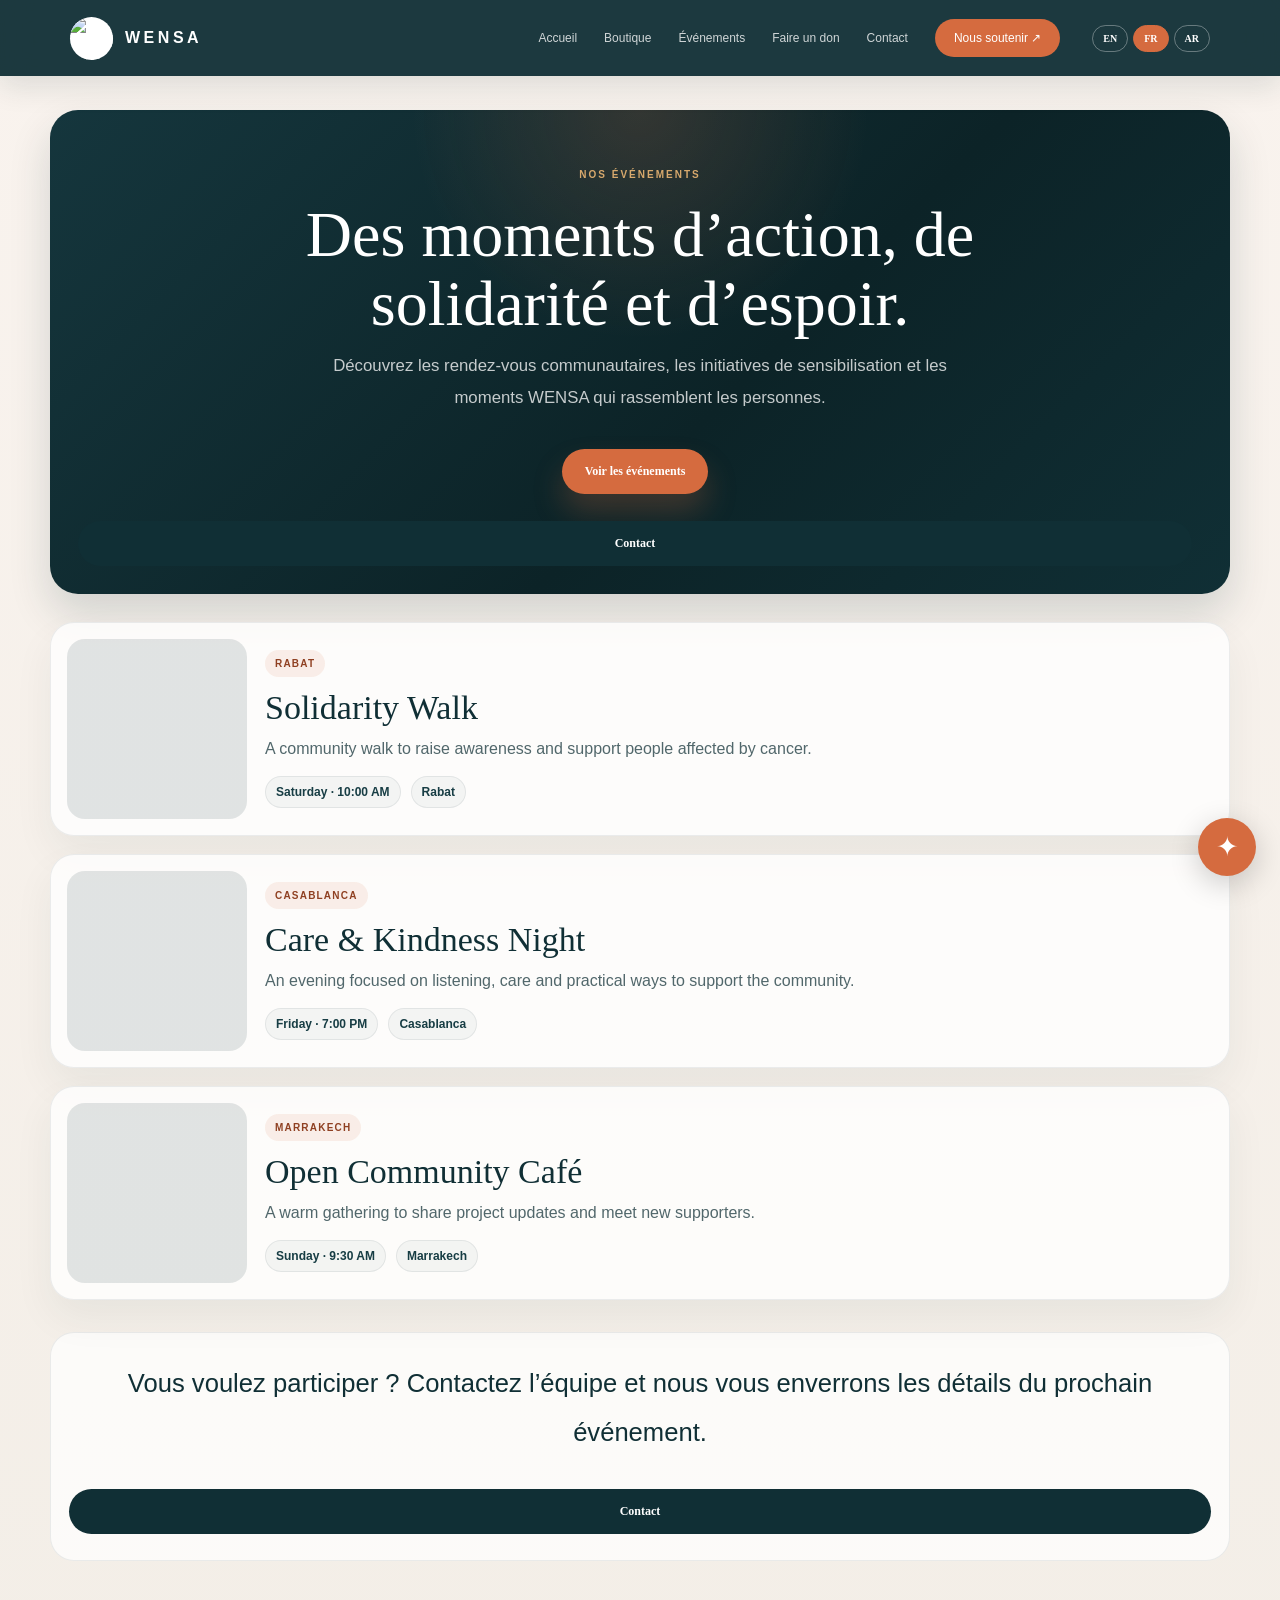
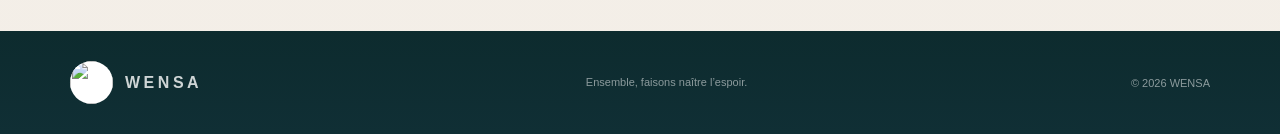
==== events.html @ 5ecc2708 "Add files via upload" ====
<!doctype html><html lang="en"><head><meta charset="UTF-8"><meta name="viewport" content="width=device-width,initial-scale=1"><meta name="theme-color" content="#102f35"><title>WENSA — Events</title><link rel="stylesheet" href="style.css"><link rel="stylesheet" href="extras.css"><link rel="stylesheet" href="home-enhancements.css"><script src="products-seed.js"></script><script src="script.js" defer></script><script src="language-chat.js" defer></script></head><body class="events-page">
<header><a class="brand" href="index.html"><img src="assets/wensa-logo.jpeg" alt="WENSA logo">WENSA</a><button class="toggle" aria-label="Toggle navigation">☰</button><nav><a href="index.html" data-i="navHome">Home</a><a href="store.html" data-i="navStore">Store</a><a href="events.html" data-i="navEvents">Events</a><a href="index.html#donation" data-i="navDonation">Donation</a><a href="index.html#contact" data-i="navContact">Contact</a><a class="pill" href="index.html#donation" data-i="support">Support us ↗</a><div class="lang-switch"><button data-lang="en">EN</button><button data-lang="fr">FR</button><button data-lang="ar">AR</button></div></nav></header>
<main class="events-main">
  <section class="events-hero">
    <small class="eyebrow" data-i="eventEyebrow">OUR EVENTS</small>
    <h1 data-i="eventTitle">Join the movement. Be part of the next act of hope.</h1>
    <p data-i="eventIntro">Simple moments, strong impact, and a community that shows up together.</p>
    <div class="hero-actions">
      <a class="button orange" href="#events-grid" data-i="eventButton">See upcoming events</a>
      <a class="button dark" href="index.html#contact" data-i="navContact">Contact us</a>
    </div>
  </section>

  <section class="events-grid" id="events-grid"></section>

  <section class="event-cta">
    <p data-i="eventCallToAction">Want to join the next event? Let’s make space for you.</p>
    <a class="button dark" href="index.html#contact" data-i="navContact">Contact</a>
  </section>
</main>
<footer><div class="container foot"><a class="brand" href="index.html"><img src="assets/wensa-logo.jpeg" alt="">WENSA</a><p data-i="footerTag">Together, we bring hope.</p><small>© <span id="year"></span> WENSA</small></div></footer>
<div class="chat-launcher" id="chat-launcher"><button aria-label="Open WENSA assistant">✦</button></div><div class="chat-window" id="chat-window" hidden><div class="chat-head"><div><b>WENSA Assistant</b><small data-i="chatSub">Here to help</small></div><button id="chat-close">×</button></div><div class="chat-body" id="chat-body"><div class="bot-msg" data-i="chatWelcome">Hello! Ask me about WENSA, products, donations or contacting the team.</div></div><div class="chat-quick" id="chat-quick"></div><form id="chat-form"><input id="chat-input" placeholder="Type your question..." data-ip="chatPlaceholder"><button>➤</button></form></div></body></html>
---- style.css ----
*{box-sizing:border-box}html{scroll-behavior:smooth;scroll-padding-top:80px}body{margin:0;background:#faf7f0;color:#102f35;font-family:"DM Sans",sans-serif}a{color:inherit;text-decoration:none}.container{width:min(1140px,calc(100% - 44px));margin:auto}header{height:76px;position:fixed;z-index:10;inset:0 0 auto;background:#102f35f2;color:white;display:flex;align-items:center;justify-content:space-between;padding:0 max(22px,calc((100vw - 1140px)/2));backdrop-filter:blur(14px)}.brand{display:flex;align-items:center;gap:12px;letter-spacing:.22em;font-weight:700}.brand img{width:43px;height:43px;border-radius:50%;object-fit:cover;background:white}nav{display:flex;align-items:center;gap:27px}nav a{font-size:12px;color:#ffffffc9}nav a:hover{color:white}.pill{background:#d56b3f;padding:12px 19px;border-radius:30px;color:white}.toggle{display:none}.hero{min-height:100vh;position:relative;display:flex;align-items:center;padding:125px 24px 85px;background:#102f35;color:white;overflow:hidden}.hero video,.shade{position:absolute;inset:0;width:100%;height:100%;object-fit:cover}.hero video{opacity:.25}.shade{background:linear-gradient(90deg,#102f35 0%,#102f35dc 50%,#102f3540),linear-gradient(0deg,#102f35a8,transparent)}.hero-inner{position:relative;width:min(1140px,100%);margin:auto;display:grid;grid-template-columns:1.1fr .9fr;align-items:center;gap:65px}.eyebrow{font-size:10px;font-weight:700;letter-spacing:.25em;color:#c76743}.hero .eyebrow,.donation .eyebrow{color:#efb99c}h1,h2,h3{font-family:"Playfair Display",Georgia,serif;font-weight:400}h1{font-size:clamp(55px,7vw,84px);line-height:1.04;margin:24px 0}h1 em,.donation h2 em{color:#efb99c}p{line-height:1.9}.hero-inner p{max-width:520px;color:#ffffffbd;font-size:15px}.button{display:inline-block;border:0;border-radius:40px;padding:15px 23px;margin:15px 10px 0 0;font:600 12px "DM Sans";cursor:pointer;transition:.25s}.button:hover{transform:translateY(-3px)}.orange{background:#d56b3f;color:white}.outline{border:1px solid #ffffff70;color:white}.hero-logo{width:min(350px,100%);justify-self:center;border-radius:25px;padding:16px;background:#ffffff19;border:1px solid #ffffff50;box-shadow:0 20px 70px #0003}.scroll{position:absolute;bottom:25px;left:50%;transform:translateX(-50%);font-size:9px;letter-spacing:.2em;color:#ffffff9c}.section{padding:110px 0}.two{display:grid;grid-template-columns:1fr 1fr;align-items:center;gap:75px}.feature{width:100%;height:460px;object-fit:cover;border-radius:25px}.section h2,.statement h2,.donation h2{font-size:clamp(43px,5.5vw,66px);line-height:1.08;margin:22px 0;color:#102f35}.section h2 em,.statement h2 em{color:#c76743}.section p{font-size:14px;color:#667477}.mission{display:grid;grid-template-columns:1fr 1fr;gap:25px;border-top:1px solid #102f3520;padding-top:22px;margin-top:28px}.mission b{font-size:13px}.mission p{font-size:12px}.statement{padding:90px 22px;text-align:center;background:#f0e9dc}.statement h2{margin:22px auto}.statement>p{max-width:640px;margin:auto;color:#657174;font-size:14px}.heading{display:flex;justify-content:space-between;align-items:end;gap:30px}.heading>p{max-width:330px}.products{display:grid;grid-template-columns:repeat(3,1fr);gap:25px;margin-top:42px}.product{background:white;border-radius:20px;overflow:hidden;box-shadow:0 5px 25px #102f350b;transition:.3s}.product:hover{transform:translateY(-6px)}.product>img{width:100%;height:290px;object-fit:cover}.product>div{padding:22px}.product small{font-size:9px;letter-spacing:.18em;color:#c76743}.product h3{font-size:22px;margin:12px 0}.product h3 b{font:600 11px "DM Sans";white-space:nowrap}.product a{font-size:12px;font-weight:700}.note{font-size:10px!important;color:#8b9696!important}.donation{padding:100px 0;background:#102f35;color:white}.donation h2{color:white}.donation p{color:#ffffffb0;font-size:14px}.donate-card{border:1px solid #ffffff30;background:#ffffff0c;border-radius:24px;padding:35px}.donate-card>span{font-size:44px;color:#efb99c}.donate-card h3{font-size:31px}.donate-card small{color:#ffffffa0;line-height:1.8}.donate-card hr{border:0;border-top:1px solid #ffffff30;margin:22px 0}.form{padding:32px;background:white;border-radius:23px;box-shadow:0 10px 40px #102f350b}.form label{display:block;font-size:11px;font-weight:700;color:#526467;margin-bottom:18px}.form input,.form textarea{display:block;width:100%;margin-top:8px;padding:13px;border:1px solid #e5e4df;border-radius:10px;background:#faf9f6;font:13px "DM Sans";outline:none}.form input:focus,.form textarea:focus{border-color:#1d6264}.dark{width:100%;background:#102f35;color:white}.status{color:#1d6264}footer{background:#0b252a;color:white;padding:30px 0}.foot{display:flex;align-items:center;justify-content:space-between;gap:20px;flex-wrap:wrap}.foot p,.foot small{font-size:11px;color:#ffffff85}.reveal{opacity:0;transform:translateY(20px);transition:.7s}.reveal.visible{opacity:1;transform:none}@media(max-width:760px){header{padding:0 20px}.toggle{display:block;background:none;border:0;color:white;font-size:25px}nav{display:none;position:absolute;top:76px;left:0;right:0;padding:22px;background:#102f35;flex-direction:column;align-items:stretch}nav.open{display:flex}.hero-inner,.two{grid-template-columns:1fr;gap:35px}.hero{padding-top:115px}.hero-logo{width:230px}.section{padding:75px 0}.feature{height:330px}.heading{display:block}.products{grid-template-columns:1fr}.product>img{height:330px}.donation{padding:75px 0}.foot{flex-direction:column;text-align:center}.mission{gap:15px}}
---- extras.css ----
body{padding-top:0}.lang-switch{display:flex;gap:5px;margin-left:5px}.lang-switch button{border:1px solid #ffffff55;background:transparent;color:#fff;border-radius:20px;padding:7px 10px;font:600 10px "DM Sans";cursor:pointer}.lang-switch button.active{background:#d56b3f;border-color:#d56b3f}.store-main{padding-top:76px}.store-hero{background:linear-gradient(115deg,#102f35,#17494b);color:white;text-align:center;padding:105px 22px 95px}.store-hero h1{font-size:clamp(48px,7vw,76px);margin:20px auto}.store-hero h1 em{color:#efb99c}.store-hero p{max-width:590px;margin:0 auto;color:#ffffffb8;font-size:14px}.store-section{padding-top:75px}.store-heading{display:flex;justify-content:space-between;align-items:end;gap:30px}.store-heading h2{font-size:clamp(35px,4vw,52px);margin:14px 0}.store-heading>p{max-width:360px;color:#687779;font-size:13px}.store-section .products{margin-top:35px}.store-section .product-description{font-size:12px;color:#758183;line-height:1.7}.chat-launcher{position:fixed;z-index:30;right:24px;bottom:24px}.chat-launcher button{width:58px;height:58px;border:0;border-radius:50%;background:#d56b3f;color:white;font-size:27px;box-shadow:0 8px 30px #0003;cursor:pointer}.chat-window{position:fixed;z-index:31;right:24px;bottom:94px;width:min(365px,calc(100vw - 32px));height:490px;max-height:70vh;background:#fff;border-radius:20px;box-shadow:0 15px 55px #102f3540;overflow:hidden;display:flex;flex-direction:column}.chat-window[hidden]{display:none}.chat-head{background:#102f35;color:white;padding:17px 19px;display:flex;justify-content:space-between;align-items:center}.chat-head b{display:block;font:20px "Playfair Display"}.chat-head small{font-size:10px;color:#efb99c}.chat-head button{border:0;background:none;color:white;font-size:25px;cursor:pointer}.chat-body{padding:15px;overflow:auto;flex:1;background:#faf8f3;display:flex;flex-direction:column;gap:10px}.bot-msg,.user-msg{max-width:88%;padding:11px 13px;border-radius:14px;font-size:12px;line-height:1.65}.bot-msg{align-self:flex-start;background:white;color:#345054;border:1px solid #ece9e2}.user-msg{align-self:flex-end;background:#d56b3f;color:white}.chat-quick{padding:8px 12px;display:flex;flex-wrap:wrap;gap:6px;background:#faf8f3}.chat-quick button{border:1px solid #d7dfdc;background:white;color:#245155;border-radius:20px;padding:7px 9px;font:10px "DM Sans";cursor:pointer}.chat-window form{display:flex;padding:11px;border-top:1px solid #eee;gap:8px}.chat-window input{flex:1;min-width:0;border:1px solid #e4e4df;border-radius:22px;padding:11px;font:12px "DM Sans"}.chat-window form button{border:0;border-radius:50%;width:40px;background:#102f35;color:white;cursor:pointer}.store-hero .eyebrow{color:#efb99c}html[dir=rtl] body{text-align:right}html[dir=rtl] .brand,html[dir=rtl] nav,html[dir=rtl] .foot{direction:rtl}html[dir=rtl] .lang-switch{margin-left:0;margin-right:5px}html[dir=rtl] .chat-window{right:auto;left:24px}html[dir=rtl] .chat-launcher{right:auto;left:24px}html[dir=rtl] .bot-msg{align-self:flex-start}html[dir=rtl] .user-msg{align-self:flex-end}html[dir=rtl] .store-heading,html[dir=rtl] .heading{direction:rtl}@media(max-width:760px){.store-heading{display:block}.lang-switch{justify-content:center;margin:10px 0}.store-hero{padding:85px 20px 70px}.chat-window{right:16px;bottom:86px}html[dir=rtl] .chat-window{left:16px}}
---- home-enhancements.css ----
:root {
  --wensa-navy: #102f35;
  --wensa-gold: #d8a96d;
  --wensa-cream: #f9f3eb;
  --wensa-coral: #d56b3f;
  --wensa-line: rgba(255,255,255,0.18);
}

body {
  background: linear-gradient(180deg, #f7f5f0 0%, #f2eee5 100%);
}

header {
  box-shadow: 0 10px 30px rgba(16,47,53,0.12);
}

.hero {
  background: radial-gradient(circle at top left, rgba(215,168,110,0.20), transparent 28%),
    linear-gradient(135deg, #0e2d33 0%, #153f45 38%, #12353b 100%);
}

.hero .hero-inner {
  align-items: center;
}

.hero-logo {
  width: min(360px, 100%);
  max-width: 360px;
  height: auto;
  aspect-ratio: 1 / 1;
  object-fit: cover;
  border-radius: 28px;
  border: 2px solid rgba(216,169,109,0.8);
  box-shadow: 0 24px 50px rgba(10, 22, 25, 0.3);
  background: rgba(255,255,255,0.06);
  padding: 14px;
  display: block;
}

.button.orange {
  box-shadow: 0 18px 30px rgba(213,107,63,0.25);
}

.button.outline {
  border-color: rgba(255,255,255,0.45);
  background: rgba(255,255,255,0.04);
  color: white;
}

.section,
.donation,
.statement {
  position: relative;
}

.section .container.two,
.donation .container.two {
  align-items: center;
  gap: 50px;
}

.feature {
  width: min(420px, 100%);
  max-height: 360px;
  object-fit: cover;
  border-radius: 24px;
  box-shadow: 0 18px 30px rgba(16,47,53,0.12);
  border: 1px solid rgba(16,47,53,0.08);
  display: block;
  margin: 0 auto;
  transition: transform .35s ease, box-shadow .35s ease;
}

.feature:hover {
  transform: translateY(-4px) scale(1.01);
  box-shadow: 0 22px 35px rgba(16,47,53,0.14);
}

.feature-panel,
.visits-section,
.stories-section {
  position: relative;
}

.feature-panel::before,
.visits-section::before,
.stories-section::before {
  content: "";
  position: absolute;
  inset: 18px auto auto 40px;
  width: 110px;
  height: 110px;
  border-radius: 50%;
  background: radial-gradient(circle, rgba(216,169,109,0.35), transparent 68%);
  z-index: 0;
}

.visits-section .container,
.stories-section .container {
  position: relative;
  z-index: 1;
}

.stories-section {
  padding: 28px 0 10px;
}

.stories-top {
  display: flex;
  justify-content: space-between;
  align-items: center;
  gap: 20px;
  margin-bottom: 26px;
}

.stories-top h2 {
  margin: 10px 0 0;
  font-size: clamp(32px, 4vw, 46px);
}

.story-slider {
  display: grid;
  grid-template-columns: repeat(3, minmax(0, 1fr));
  gap: 22px;
}

.quote-card {
  background: linear-gradient(180deg, rgba(255,255,255,0.92), rgba(249,243,235,0.9));
  border: 1px solid rgba(16,47,53,0.08);
  border-radius: 24px;
  padding: 24px 22px 18px;
  box-shadow: 0 16px 30px rgba(16,47,53,0.08);
}

.quote-card.highlight {
  background: linear-gradient(135deg, #102f35 0%, #234d55 100%);
  color: white;
  transform: translateY(-8px);
}

.quote-mark {
  display: inline-flex;
  font-size: 52px;
  line-height: 1;
  color: #d8a96d;
  margin-bottom: 6px;
  font-family: Georgia, serif;
}

.quote-card.highlight .quote-mark,
.quote-card.highlight p,
.quote-card.highlight small,
.quote-card.highlight strong {
  color: white;
}

.quote-card p {
  margin: 0 0 18px;
  color: #425d60;
  line-height: 1.8;
  font-size: 0.98rem;
}

.quote-person {
  display: flex;
  flex-direction: column;
  gap: 2px;
  border-top: 1px solid rgba(16,47,53,0.12);
  padding-top: 12px;
}

.quote-card.highlight .quote-person {
  border-top-color: rgba(255,255,255,0.18);
}

.quote-person strong {
  color: #102f35;
}

.quote-person small {
  color: #6b7f81;
}

.dark-outline {
  border: 1px solid rgba(16,47,53,0.2);
  background: rgba(16,47,53,0.02);
  color: #102f35;
}

.mission {
  display: grid;
  grid-template-columns: repeat(2, minmax(0, 1fr));
  gap: 18px;
  margin-top: 22px;
}

.mission article,
.donate-card,
.form,
.event-card {
  background: rgba(255,255,255,0.76);
  border: 1px solid rgba(16,47,53,0.08);
  border-radius: 22px;
  box-shadow: 0 14px 30px rgba(16,47,53,0.06);
}

.mission article {
  padding: 20px 18px;
}

.mission b {
  display: block;
  font-size: 1.02rem;
  color: var(--wensa-navy);
}

.mission p {
  margin: 10px 0 0;
  color: #4f6367;
}

.statement {
  background: linear-gradient(180deg, rgba(16,47,53,0.04), rgba(16,47,53,0.01));
  padding: 80px 24px;
}

.statement h2 {
  margin: 18px auto 18px;
  max-width: 700px;
}

.statement p {
  max-width: 760px;
  margin: 0 auto;
  color: #425d60;
}

.visits-section {
  padding: 18px 0 30px;
}

.visit-heading {
  display: flex;
  align-items: end;
  justify-content: space-between;
  gap: 20px;
  margin-bottom: 18px;
}

.visit-heading h2 {
  margin: 8px 0 0;
  font-size: clamp(30px, 4vw, 44px);
}

.visit-controls {
  display: flex;
  gap: 10px;
}

.visit-btn {
  width: 42px;
  height: 42px;
  border-radius: 50%;
  border: 1px solid rgba(16,47,53,0.12);
  background: rgba(255,255,255,0.6);
  color: #102f35;
  font-size: 22px;
  cursor: pointer;
}

.visit-slider {
  width: min(920px, 100%);
  margin: 0 auto;
}

.visit-card {
  display: grid;
  grid-template-columns: 250px 1fr;
  align-items: center;
  gap: 18px;
  background: rgba(255,255,255,0.84);
  border: 1px solid rgba(16,47,53,0.08);
  border-radius: 28px;
  box-shadow: 0 18px 30px rgba(16,47,53,0.07);
  overflow: hidden;
  min-height: 220px;
}

.visit-card img {
  width: 100%;
  height: 100%;
  min-height: 220px;
  object-fit: cover;
  display: block;
}

.visit-content {
  padding: 22px 22px 22px 0;
}

.visit-content small {
  display: inline-block;
  color: #d56b3f;
  letter-spacing: 0.12em;
  font-weight: 700;
  font-size: 10px;
  text-transform: uppercase;
}

.visit-content h3 {
  margin: 12px 0 10px;
  font-size: clamp(28px, 3vw, 34px);
}

.visit-content p {
  margin: 0;
  color: #4f6367;
  line-height: 1.7;
}

.donation {
  padding-top: 30px;
}

.donate-card {
  padding: 28px 26px;
}

.donate-card h3 {
  margin-top: 12px;
}

.form {
  padding: 24px 22px;
}

.form label {
  display: block;
  margin-bottom: 18px;
}

.form input,
.form textarea {
  width: 100%;
  border: 1px solid rgba(16,47,53,0.12);
  border-radius: 14px;
  padding: 12px 14px;
  font: inherit;
  background: rgba(255,255,255,0.82);
}

.form textarea {
  min-height: 150px;
  resize: vertical;
}

footer {
  background: linear-gradient(180deg, #0d2b2e, #102f35);
  color: rgba(255,255,255,0.8);
}

.events-page {
  background: linear-gradient(180deg, #f9f3ee 0%, #f3eee7 100%);
}

.events-main {
  width: min(1180px, calc(100% - 32px));
  margin: 0 auto;
  padding: 110px 0 70px;
}

.events-hero {
  background: radial-gradient(circle at top, rgba(213,107,63,0.18), transparent 30%),
    linear-gradient(135deg, #15363d, #0c2327 58%, #102f35 100%);
  border-radius: 28px;
  padding: 54px 28px 28px;
  text-align: center;
  color: white;
  box-shadow: 0 20px 42px rgba(16,47,53,0.16);
}

.events-hero .eyebrow {
  color: var(--wensa-gold);
  letter-spacing: 0.2em;
}

.events-hero h1 {
  max-width: 760px;
  margin: 18px auto 12px;
  font-size: clamp(38px, 5vw, 72px);
  line-height: 1.08;
}

.events-hero p {
  max-width: 620px;
  margin: 0 auto 20px;
  color: rgba(255,255,255,0.76);
  font-size: 1.05rem;
}

.hero-actions {
  display: flex;
  justify-content: center;
  flex-wrap: wrap;
  gap: 12px;
}

.events-grid {
  display: grid;
  grid-template-columns: 1fr;
  gap: 18px;
  margin-top: 28px;
}

.event-card {
  display: grid;
  grid-template-columns: 180px 1fr;
  gap: 18px;
  padding: 16px;
  background: rgba(255,255,255,0.78);
  border: 1px solid rgba(16,47,53,0.08);
  border-radius: 24px;
  box-shadow: 0 18px 40px rgba(16,47,53,0.06);
}

.event-thumb {
  min-height: 180px;
  border-radius: 18px;
  background-size: cover;
  background-position: center;
}

.thumb-one {
  background-image: linear-gradient(rgba(16,47,53,0.12), rgba(16,47,53,0.12)), url('https://images.unsplash.com/photo-1517486808906-6ca8b3d2c9f1?auto=format&fit=crop&w=900&q=80');
}

.thumb-two {
  background-image: linear-gradient(rgba(16,47,53,0.12), rgba(16,47,53,0.12)), url('https://images.unsplash.com/photo-1529156069898-49953e39b3ac?auto=format&fit=crop&w=900&q=80');
}

.thumb-three {
  background-image: linear-gradient(rgba(16,47,53,0.12), rgba(16,47,53,0.12)), url('https://images.unsplash.com/photo-1528605248640-8b74a79ef139?auto=format&fit=crop&w=900&q=80');
}

.event-info {
  display: flex;
  flex-direction: column;
  justify-content: center;
}

.event-tag {
  display: inline-flex;
  width: fit-content;
  background: rgba(213,107,63,0.1);
  color: #8f4022;
  padding: 8px 10px;
  border-radius: 999px;
  font-size: 10px;
  text-transform: uppercase;
  letter-spacing: 0.12em;
  font-weight: 700;
}

.event-card h3 {
  margin: 12px 0 8px;
  font-size: clamp(26px, 3vw, 34px);
}

.event-card p {
  margin: 0;
  color: #51676b;
  line-height: 1.7;
}

.event-schedule {
  display: flex;
  flex-wrap: wrap;
  gap: 10px;
  margin-top: 14px;
}

.event-schedule span {
  display: inline-flex;
  padding: 8px 10px;
  border-radius: 999px;
  background: rgba(16,47,53,0.04);
  border: 1px solid rgba(16,47,53,0.08);
  color: #173d44;
  font-size: 12px;
  font-weight: 700;
}

.event-cta {
  margin-top: 32px;
  text-align: center;
  background: rgba(255,255,255,0.72);
  border: 1px solid rgba(16,47,53,0.08);
  border-radius: 24px;
  padding: 26px 18px;
}

.event-cta p {
  margin: 0 0 18px;
  font-size: clamp(20px, 2vw, 28px);
  color: #102f35;
}

@media (max-width: 760px) {
  .events-hero {
    padding-top: 42px;
  }

  .event-card {
    grid-template-columns: 1fr;
  }

  .event-thumb {
    min-height: 210px;
  }
}

@media (max-width: 760px) {
  .hero-inner,
  .section .container.two,
  .donation .container.two,
  .events-grid,
  .mission {
    grid-template-columns: 1fr;
    display: grid;
  }

  .hero {
    padding-top: 110px;
  }

  .hero-logo {
    order: -1;
    max-width: 220px;
  }

  .feature {
    max-height: 280px;
    width: min(100%, 320px);
  }

  .stories-top,
  .story-slider {
    grid-template-columns: 1fr;
    display: grid;
  }

  .story-slider {
    gap: 16px;
  }

  .visit-card {
    grid-template-columns: 1fr;
    min-height: auto;
  }

  .visit-card img {
    min-height: 180px;
    max-height: 220px;
  }

  .visit-content {
    padding: 0 18px 20px;
  }

  .events-grid {
    display: grid;
  }
}
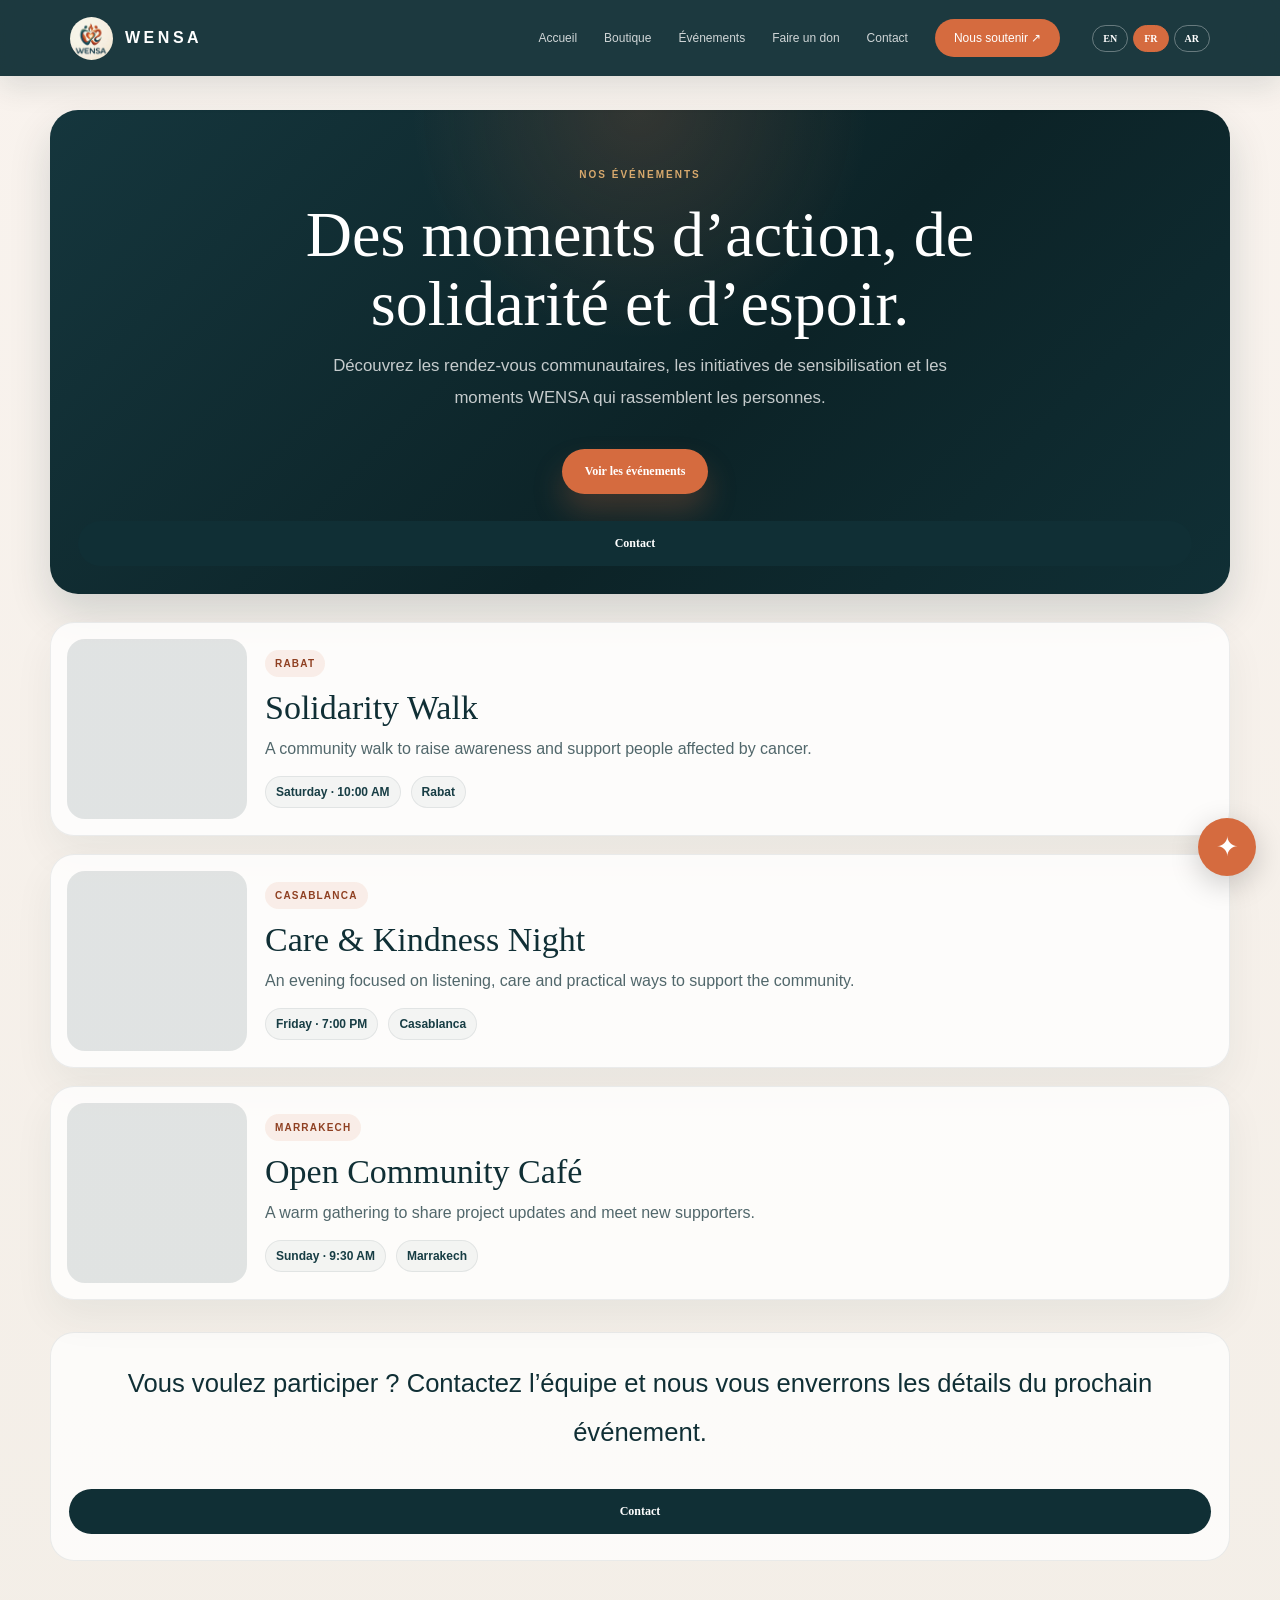
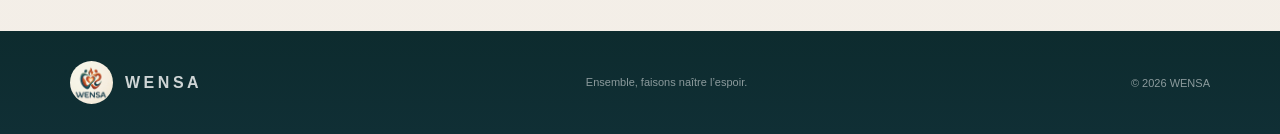
==== commit 96a72124: "Upload WENSA project" ====
--- a/events.html
+++ b/events.html
@@ -1,22 +1,22 @@
-<!doctype html><html lang="en"><head><meta charset="UTF-8"><meta name="viewport" content="width=device-width,initial-scale=1"><meta name="theme-color" content="#102f35"><title>WENSA — Events</title><link rel="stylesheet" href="style.css"><link rel="stylesheet" href="extras.css"><link rel="stylesheet" href="home-enhancements.css"><script src="products-seed.js"></script><script src="script.js" defer></script><script src="language-chat.js" defer></script></head><body class="events-page">
-<header><a class="brand" href="index.html"><img src="assets/wensa-logo.jpeg" alt="WENSA logo">WENSA</a><button class="toggle" aria-label="Toggle navigation">☰</button><nav><a href="index.html" data-i="navHome">Home</a><a href="store.html" data-i="navStore">Store</a><a href="events.html" data-i="navEvents">Events</a><a href="index.html#donation" data-i="navDonation">Donation</a><a href="index.html#contact" data-i="navContact">Contact</a><a class="pill" href="index.html#donation" data-i="support">Support us ↗</a><div class="lang-switch"><button data-lang="en">EN</button><button data-lang="fr">FR</button><button data-lang="ar">AR</button></div></nav></header>
-<main class="events-main">
-  <section class="events-hero">
-    <small class="eyebrow" data-i="eventEyebrow">OUR EVENTS</small>
-    <h1 data-i="eventTitle">Join the movement. Be part of the next act of hope.</h1>
-    <p data-i="eventIntro">Simple moments, strong impact, and a community that shows up together.</p>
-    <div class="hero-actions">
-      <a class="button orange" href="#events-grid" data-i="eventButton">See upcoming events</a>
-      <a class="button dark" href="index.html#contact" data-i="navContact">Contact us</a>
-    </div>
-  </section>
-
-  <section class="events-grid" id="events-grid"></section>
-
-  <section class="event-cta">
-    <p data-i="eventCallToAction">Want to join the next event? Let’s make space for you.</p>
-    <a class="button dark" href="index.html#contact" data-i="navContact">Contact</a>
-  </section>
-</main>
-<footer><div class="container foot"><a class="brand" href="index.html"><img src="assets/wensa-logo.jpeg" alt="">WENSA</a><p data-i="footerTag">Together, we bring hope.</p><small>© <span id="year"></span> WENSA</small></div></footer>
-<div class="chat-launcher" id="chat-launcher"><button aria-label="Open WENSA assistant">✦</button></div><div class="chat-window" id="chat-window" hidden><div class="chat-head"><div><b>WENSA Assistant</b><small data-i="chatSub">Here to help</small></div><button id="chat-close">×</button></div><div class="chat-body" id="chat-body"><div class="bot-msg" data-i="chatWelcome">Hello! Ask me about WENSA, products, donations or contacting the team.</div></div><div class="chat-quick" id="chat-quick"></div><form id="chat-form"><input id="chat-input" placeholder="Type your question..." data-ip="chatPlaceholder"><button>➤</button></form></div></body></html>
+<!doctype html><html lang="en"><head><meta charset="UTF-8"><meta name="viewport" content="width=device-width,initial-scale=1"><meta name="theme-color" content="#102f35"><title>WENSA — Events</title><link rel="stylesheet" href="style.css"><link rel="stylesheet" href="extras.css"><link rel="stylesheet" href="home-enhancements.css"><script src="products-seed.js"></script><script src="script.js" defer></script><script src="language-chat.js" defer></script></head><body class="events-page">
+<header><a class="brand" href="index.html"><img src="assets/wensa-logo.jpeg" alt="WENSA logo">WENSA</a><button class="toggle" aria-label="Toggle navigation">☰</button><nav><a href="index.html" data-i="navHome">Home</a><a href="store.html" data-i="navStore">Store</a><a href="events.html" data-i="navEvents">Events</a><a href="index.html#donation" data-i="navDonation">Donation</a><a href="index.html#contact" data-i="navContact">Contact</a><a class="pill" href="index.html#donation" data-i="support">Support us ↗</a><div class="lang-switch"><button data-lang="en">EN</button><button data-lang="fr">FR</button><button data-lang="ar">AR</button></div></nav></header>
+<main class="events-main">
+  <section class="events-hero">
+    <small class="eyebrow" data-i="eventEyebrow">OUR EVENTS</small>
+    <h1 data-i="eventTitle">Join the movement. Be part of the next act of hope.</h1>
+    <p data-i="eventIntro">Simple moments, strong impact, and a community that shows up together.</p>
+    <div class="hero-actions">
+      <a class="button orange" href="#events-grid" data-i="eventButton">See upcoming events</a>
+      <a class="button dark" href="index.html#contact" data-i="navContact">Contact us</a>
+    </div>
+  </section>
+
+  <section class="events-grid" id="events-grid"></section>
+
+  <section class="event-cta">
+    <p data-i="eventCallToAction">Want to join the next event? Let’s make space for you.</p>
+    <a class="button dark" href="index.html#contact" data-i="navContact">Contact</a>
+  </section>
+</main>
+<footer><div class="container foot"><a class="brand" href="index.html"><img src="assets/wensa-logo.jpeg" alt="">WENSA</a><p data-i="footerTag">Together, we bring hope.</p><small>© <span id="year"></span> WENSA</small></div></footer>
+<div class="chat-launcher" id="chat-launcher"><button aria-label="Open WENSA assistant">✦</button></div><div class="chat-window" id="chat-window" hidden><div class="chat-head"><div><b>WENSA Assistant</b><small data-i="chatSub">Here to help</small></div><button id="chat-close">×</button></div><div class="chat-body" id="chat-body"><div class="bot-msg" data-i="chatWelcome">Hello! Ask me about WENSA, products, donations or contacting the team.</div></div><div class="chat-quick" id="chat-quick"></div><form id="chat-form"><input id="chat-input" placeholder="Type your question..." data-ip="chatPlaceholder"><button>➤</button></form></div></body></html>
--- a/home-enhancements.css
+++ b/home-enhancements.css
@@ -1,573 +1,573 @@
-:root {
-  --wensa-navy: #102f35;
-  --wensa-gold: #d8a96d;
-  --wensa-cream: #f9f3eb;
-  --wensa-coral: #d56b3f;
-  --wensa-line: rgba(255,255,255,0.18);
-}
-
-body {
-  background: linear-gradient(180deg, #f7f5f0 0%, #f2eee5 100%);
-}
-
-header {
-  box-shadow: 0 10px 30px rgba(16,47,53,0.12);
-}
-
-.hero {
-  background: radial-gradient(circle at top left, rgba(215,168,110,0.20), transparent 28%),
-    linear-gradient(135deg, #0e2d33 0%, #153f45 38%, #12353b 100%);
-}
-
-.hero .hero-inner {
-  align-items: center;
-}
-
-.hero-logo {
-  width: min(360px, 100%);
-  max-width: 360px;
-  height: auto;
-  aspect-ratio: 1 / 1;
-  object-fit: cover;
-  border-radius: 28px;
-  border: 2px solid rgba(216,169,109,0.8);
-  box-shadow: 0 24px 50px rgba(10, 22, 25, 0.3);
-  background: rgba(255,255,255,0.06);
-  padding: 14px;
-  display: block;
-}
-
-.button.orange {
-  box-shadow: 0 18px 30px rgba(213,107,63,0.25);
-}
-
-.button.outline {
-  border-color: rgba(255,255,255,0.45);
-  background: rgba(255,255,255,0.04);
-  color: white;
-}
-
-.section,
-.donation,
-.statement {
-  position: relative;
-}
-
-.section .container.two,
-.donation .container.two {
-  align-items: center;
-  gap: 50px;
-}
-
-.feature {
-  width: min(420px, 100%);
-  max-height: 360px;
-  object-fit: cover;
-  border-radius: 24px;
-  box-shadow: 0 18px 30px rgba(16,47,53,0.12);
-  border: 1px solid rgba(16,47,53,0.08);
-  display: block;
-  margin: 0 auto;
-  transition: transform .35s ease, box-shadow .35s ease;
-}
-
-.feature:hover {
-  transform: translateY(-4px) scale(1.01);
-  box-shadow: 0 22px 35px rgba(16,47,53,0.14);
-}
-
-.feature-panel,
-.visits-section,
-.stories-section {
-  position: relative;
-}
-
-.feature-panel::before,
-.visits-section::before,
-.stories-section::before {
-  content: "";
-  position: absolute;
-  inset: 18px auto auto 40px;
-  width: 110px;
-  height: 110px;
-  border-radius: 50%;
-  background: radial-gradient(circle, rgba(216,169,109,0.35), transparent 68%);
-  z-index: 0;
-}
-
-.visits-section .container,
-.stories-section .container {
-  position: relative;
-  z-index: 1;
-}
-
-.stories-section {
-  padding: 28px 0 10px;
-}
-
-.stories-top {
-  display: flex;
-  justify-content: space-between;
-  align-items: center;
-  gap: 20px;
-  margin-bottom: 26px;
-}
-
-.stories-top h2 {
-  margin: 10px 0 0;
-  font-size: clamp(32px, 4vw, 46px);
-}
-
-.story-slider {
-  display: grid;
-  grid-template-columns: repeat(3, minmax(0, 1fr));
-  gap: 22px;
-}
-
-.quote-card {
-  background: linear-gradient(180deg, rgba(255,255,255,0.92), rgba(249,243,235,0.9));
-  border: 1px solid rgba(16,47,53,0.08);
-  border-radius: 24px;
-  padding: 24px 22px 18px;
-  box-shadow: 0 16px 30px rgba(16,47,53,0.08);
-}
-
-.quote-card.highlight {
-  background: linear-gradient(135deg, #102f35 0%, #234d55 100%);
-  color: white;
-  transform: translateY(-8px);
-}
-
-.quote-mark {
-  display: inline-flex;
-  font-size: 52px;
-  line-height: 1;
-  color: #d8a96d;
-  margin-bottom: 6px;
-  font-family: Georgia, serif;
-}
-
-.quote-card.highlight .quote-mark,
-.quote-card.highlight p,
-.quote-card.highlight small,
-.quote-card.highlight strong {
-  color: white;
-}
-
-.quote-card p {
-  margin: 0 0 18px;
-  color: #425d60;
-  line-height: 1.8;
-  font-size: 0.98rem;
-}
-
-.quote-person {
-  display: flex;
-  flex-direction: column;
-  gap: 2px;
-  border-top: 1px solid rgba(16,47,53,0.12);
-  padding-top: 12px;
-}
-
-.quote-card.highlight .quote-person {
-  border-top-color: rgba(255,255,255,0.18);
-}
-
-.quote-person strong {
-  color: #102f35;
-}
-
-.quote-person small {
-  color: #6b7f81;
-}
-
-.dark-outline {
-  border: 1px solid rgba(16,47,53,0.2);
-  background: rgba(16,47,53,0.02);
-  color: #102f35;
-}
-
-.mission {
-  display: grid;
-  grid-template-columns: repeat(2, minmax(0, 1fr));
-  gap: 18px;
-  margin-top: 22px;
-}
-
-.mission article,
-.donate-card,
-.form,
-.event-card {
-  background: rgba(255,255,255,0.76);
-  border: 1px solid rgba(16,47,53,0.08);
-  border-radius: 22px;
-  box-shadow: 0 14px 30px rgba(16,47,53,0.06);
-}
-
-.mission article {
-  padding: 20px 18px;
-}
-
-.mission b {
-  display: block;
-  font-size: 1.02rem;
-  color: var(--wensa-navy);
-}
-
-.mission p {
-  margin: 10px 0 0;
-  color: #4f6367;
-}
-
-.statement {
-  background: linear-gradient(180deg, rgba(16,47,53,0.04), rgba(16,47,53,0.01));
-  padding: 80px 24px;
-}
-
-.statement h2 {
-  margin: 18px auto 18px;
-  max-width: 700px;
-}
-
-.statement p {
-  max-width: 760px;
-  margin: 0 auto;
-  color: #425d60;
-}
-
-.visits-section {
-  padding: 18px 0 30px;
-}
-
-.visit-heading {
-  display: flex;
-  align-items: end;
-  justify-content: space-between;
-  gap: 20px;
-  margin-bottom: 18px;
-}
-
-.visit-heading h2 {
-  margin: 8px 0 0;
-  font-size: clamp(30px, 4vw, 44px);
-}
-
-.visit-controls {
-  display: flex;
-  gap: 10px;
-}
-
-.visit-btn {
-  width: 42px;
-  height: 42px;
-  border-radius: 50%;
-  border: 1px solid rgba(16,47,53,0.12);
-  background: rgba(255,255,255,0.6);
-  color: #102f35;
-  font-size: 22px;
-  cursor: pointer;
-}
-
-.visit-slider {
-  width: min(920px, 100%);
-  margin: 0 auto;
-}
-
-.visit-card {
-  display: grid;
-  grid-template-columns: 250px 1fr;
-  align-items: center;
-  gap: 18px;
-  background: rgba(255,255,255,0.84);
-  border: 1px solid rgba(16,47,53,0.08);
-  border-radius: 28px;
-  box-shadow: 0 18px 30px rgba(16,47,53,0.07);
-  overflow: hidden;
-  min-height: 220px;
-}
-
-.visit-card img {
-  width: 100%;
-  height: 100%;
-  min-height: 220px;
-  object-fit: cover;
-  display: block;
-}
-
-.visit-content {
-  padding: 22px 22px 22px 0;
-}
-
-.visit-content small {
-  display: inline-block;
-  color: #d56b3f;
-  letter-spacing: 0.12em;
-  font-weight: 700;
-  font-size: 10px;
-  text-transform: uppercase;
-}
-
-.visit-content h3 {
-  margin: 12px 0 10px;
-  font-size: clamp(28px, 3vw, 34px);
-}
-
-.visit-content p {
-  margin: 0;
-  color: #4f6367;
-  line-height: 1.7;
-}
-
-.donation {
-  padding-top: 30px;
-}
-
-.donate-card {
-  padding: 28px 26px;
-}
-
-.donate-card h3 {
-  margin-top: 12px;
-}
-
-.form {
-  padding: 24px 22px;
-}
-
-.form label {
-  display: block;
-  margin-bottom: 18px;
-}
-
-.form input,
-.form textarea {
-  width: 100%;
-  border: 1px solid rgba(16,47,53,0.12);
-  border-radius: 14px;
-  padding: 12px 14px;
-  font: inherit;
-  background: rgba(255,255,255,0.82);
-}
-
-.form textarea {
-  min-height: 150px;
-  resize: vertical;
-}
-
-footer {
-  background: linear-gradient(180deg, #0d2b2e, #102f35);
-  color: rgba(255,255,255,0.8);
-}
-
-.events-page {
-  background: linear-gradient(180deg, #f9f3ee 0%, #f3eee7 100%);
-}
-
-.events-main {
-  width: min(1180px, calc(100% - 32px));
-  margin: 0 auto;
-  padding: 110px 0 70px;
-}
-
-.events-hero {
-  background: radial-gradient(circle at top, rgba(213,107,63,0.18), transparent 30%),
-    linear-gradient(135deg, #15363d, #0c2327 58%, #102f35 100%);
-  border-radius: 28px;
-  padding: 54px 28px 28px;
-  text-align: center;
-  color: white;
-  box-shadow: 0 20px 42px rgba(16,47,53,0.16);
-}
-
-.events-hero .eyebrow {
-  color: var(--wensa-gold);
-  letter-spacing: 0.2em;
-}
-
-.events-hero h1 {
-  max-width: 760px;
-  margin: 18px auto 12px;
-  font-size: clamp(38px, 5vw, 72px);
-  line-height: 1.08;
-}
-
-.events-hero p {
-  max-width: 620px;
-  margin: 0 auto 20px;
-  color: rgba(255,255,255,0.76);
-  font-size: 1.05rem;
-}
-
-.hero-actions {
-  display: flex;
-  justify-content: center;
-  flex-wrap: wrap;
-  gap: 12px;
-}
-
-.events-grid {
-  display: grid;
-  grid-template-columns: 1fr;
-  gap: 18px;
-  margin-top: 28px;
-}
-
-.event-card {
-  display: grid;
-  grid-template-columns: 180px 1fr;
-  gap: 18px;
-  padding: 16px;
-  background: rgba(255,255,255,0.78);
-  border: 1px solid rgba(16,47,53,0.08);
-  border-radius: 24px;
-  box-shadow: 0 18px 40px rgba(16,47,53,0.06);
-}
-
-.event-thumb {
-  min-height: 180px;
-  border-radius: 18px;
-  background-size: cover;
-  background-position: center;
-}
-
-.thumb-one {
-  background-image: linear-gradient(rgba(16,47,53,0.12), rgba(16,47,53,0.12)), url('https://images.unsplash.com/photo-1517486808906-6ca8b3d2c9f1?auto=format&fit=crop&w=900&q=80');
-}
-
-.thumb-two {
-  background-image: linear-gradient(rgba(16,47,53,0.12), rgba(16,47,53,0.12)), url('https://images.unsplash.com/photo-1529156069898-49953e39b3ac?auto=format&fit=crop&w=900&q=80');
-}
-
-.thumb-three {
-  background-image: linear-gradient(rgba(16,47,53,0.12), rgba(16,47,53,0.12)), url('https://images.unsplash.com/photo-1528605248640-8b74a79ef139?auto=format&fit=crop&w=900&q=80');
-}
-
-.event-info {
-  display: flex;
-  flex-direction: column;
-  justify-content: center;
-}
-
-.event-tag {
-  display: inline-flex;
-  width: fit-content;
-  background: rgba(213,107,63,0.1);
-  color: #8f4022;
-  padding: 8px 10px;
-  border-radius: 999px;
-  font-size: 10px;
-  text-transform: uppercase;
-  letter-spacing: 0.12em;
-  font-weight: 700;
-}
-
-.event-card h3 {
-  margin: 12px 0 8px;
-  font-size: clamp(26px, 3vw, 34px);
-}
-
-.event-card p {
-  margin: 0;
-  color: #51676b;
-  line-height: 1.7;
-}
-
-.event-schedule {
-  display: flex;
-  flex-wrap: wrap;
-  gap: 10px;
-  margin-top: 14px;
-}
-
-.event-schedule span {
-  display: inline-flex;
-  padding: 8px 10px;
-  border-radius: 999px;
-  background: rgba(16,47,53,0.04);
-  border: 1px solid rgba(16,47,53,0.08);
-  color: #173d44;
-  font-size: 12px;
-  font-weight: 700;
-}
-
-.event-cta {
-  margin-top: 32px;
-  text-align: center;
-  background: rgba(255,255,255,0.72);
-  border: 1px solid rgba(16,47,53,0.08);
-  border-radius: 24px;
-  padding: 26px 18px;
-}
-
-.event-cta p {
-  margin: 0 0 18px;
-  font-size: clamp(20px, 2vw, 28px);
-  color: #102f35;
-}
-
-@media (max-width: 760px) {
-  .events-hero {
-    padding-top: 42px;
-  }
-
-  .event-card {
-    grid-template-columns: 1fr;
-  }
-
-  .event-thumb {
-    min-height: 210px;
-  }
-}
-
-@media (max-width: 760px) {
-  .hero-inner,
-  .section .container.two,
-  .donation .container.two,
-  .events-grid,
-  .mission {
-    grid-template-columns: 1fr;
-    display: grid;
-  }
-
-  .hero {
-    padding-top: 110px;
-  }
-
-  .hero-logo {
-    order: -1;
-    max-width: 220px;
-  }
-
-  .feature {
-    max-height: 280px;
-    width: min(100%, 320px);
-  }
-
-  .stories-top,
-  .story-slider {
-    grid-template-columns: 1fr;
-    display: grid;
-  }
-
-  .story-slider {
-    gap: 16px;
-  }
-
-  .visit-card {
-    grid-template-columns: 1fr;
-    min-height: auto;
-  }
-
-  .visit-card img {
-    min-height: 180px;
-    max-height: 220px;
-  }
-
-  .visit-content {
-    padding: 0 18px 20px;
-  }
-
-  .events-grid {
-    display: grid;
-  }
-}
+:root {
+  --wensa-navy: #102f35;
+  --wensa-gold: #d8a96d;
+  --wensa-cream: #f9f3eb;
+  --wensa-coral: #d56b3f;
+  --wensa-line: rgba(255,255,255,0.18);
+}
+
+body {
+  background: linear-gradient(180deg, #f7f5f0 0%, #f2eee5 100%);
+}
+
+header {
+  box-shadow: 0 10px 30px rgba(16,47,53,0.12);
+}
+
+.hero {
+  background: radial-gradient(circle at top left, rgba(215,168,110,0.20), transparent 28%),
+    linear-gradient(135deg, #0e2d33 0%, #153f45 38%, #12353b 100%);
+}
+
+.hero .hero-inner {
+  align-items: center;
+}
+
+.hero-logo {
+  width: min(360px, 100%);
+  max-width: 360px;
+  height: auto;
+  aspect-ratio: 1 / 1;
+  object-fit: cover;
+  border-radius: 28px;
+  border: 2px solid rgba(216,169,109,0.8);
+  box-shadow: 0 24px 50px rgba(10, 22, 25, 0.3);
+  background: rgba(255,255,255,0.06);
+  padding: 14px;
+  display: block;
+}
+
+.button.orange {
+  box-shadow: 0 18px 30px rgba(213,107,63,0.25);
+}
+
+.button.outline {
+  border-color: rgba(255,255,255,0.45);
+  background: rgba(255,255,255,0.04);
+  color: white;
+}
+
+.section,
+.donation,
+.statement {
+  position: relative;
+}
+
+.section .container.two,
+.donation .container.two {
+  align-items: center;
+  gap: 50px;
+}
+
+.feature {
+  width: min(420px, 100%);
+  max-height: 360px;
+  object-fit: cover;
+  border-radius: 24px;
+  box-shadow: 0 18px 30px rgba(16,47,53,0.12);
+  border: 1px solid rgba(16,47,53,0.08);
+  display: block;
+  margin: 0 auto;
+  transition: transform .35s ease, box-shadow .35s ease;
+}
+
+.feature:hover {
+  transform: translateY(-4px) scale(1.01);
+  box-shadow: 0 22px 35px rgba(16,47,53,0.14);
+}
+
+.feature-panel,
+.visits-section,
+.stories-section {
+  position: relative;
+}
+
+.feature-panel::before,
+.visits-section::before,
+.stories-section::before {
+  content: "";
+  position: absolute;
+  inset: 18px auto auto 40px;
+  width: 110px;
+  height: 110px;
+  border-radius: 50%;
+  background: radial-gradient(circle, rgba(216,169,109,0.35), transparent 68%);
+  z-index: 0;
+}
+
+.visits-section .container,
+.stories-section .container {
+  position: relative;
+  z-index: 1;
+}
+
+.stories-section {
+  padding: 28px 0 10px;
+}
+
+.stories-top {
+  display: flex;
+  justify-content: space-between;
+  align-items: center;
+  gap: 20px;
+  margin-bottom: 26px;
+}
+
+.stories-top h2 {
+  margin: 10px 0 0;
+  font-size: clamp(32px, 4vw, 46px);
+}
+
+.story-slider {
+  display: grid;
+  grid-template-columns: repeat(3, minmax(0, 1fr));
+  gap: 22px;
+}
+
+.quote-card {
+  background: linear-gradient(180deg, rgba(255,255,255,0.92), rgba(249,243,235,0.9));
+  border: 1px solid rgba(16,47,53,0.08);
+  border-radius: 24px;
+  padding: 24px 22px 18px;
+  box-shadow: 0 16px 30px rgba(16,47,53,0.08);
+}
+
+.quote-card.highlight {
+  background: linear-gradient(135deg, #102f35 0%, #234d55 100%);
+  color: white;
+  transform: translateY(-8px);
+}
+
+.quote-mark {
+  display: inline-flex;
+  font-size: 52px;
+  line-height: 1;
+  color: #d8a96d;
+  margin-bottom: 6px;
+  font-family: Georgia, serif;
+}
+
+.quote-card.highlight .quote-mark,
+.quote-card.highlight p,
+.quote-card.highlight small,
+.quote-card.highlight strong {
+  color: white;
+}
+
+.quote-card p {
+  margin: 0 0 18px;
+  color: #425d60;
+  line-height: 1.8;
+  font-size: 0.98rem;
+}
+
+.quote-person {
+  display: flex;
+  flex-direction: column;
+  gap: 2px;
+  border-top: 1px solid rgba(16,47,53,0.12);
+  padding-top: 12px;
+}
+
+.quote-card.highlight .quote-person {
+  border-top-color: rgba(255,255,255,0.18);
+}
+
+.quote-person strong {
+  color: #102f35;
+}
+
+.quote-person small {
+  color: #6b7f81;
+}
+
+.dark-outline {
+  border: 1px solid rgba(16,47,53,0.2);
+  background: rgba(16,47,53,0.02);
+  color: #102f35;
+}
+
+.mission {
+  display: grid;
+  grid-template-columns: repeat(2, minmax(0, 1fr));
+  gap: 18px;
+  margin-top: 22px;
+}
+
+.mission article,
+.donate-card,
+.form,
+.event-card {
+  background: rgba(255,255,255,0.76);
+  border: 1px solid rgba(16,47,53,0.08);
+  border-radius: 22px;
+  box-shadow: 0 14px 30px rgba(16,47,53,0.06);
+}
+
+.mission article {
+  padding: 20px 18px;
+}
+
+.mission b {
+  display: block;
+  font-size: 1.02rem;
+  color: var(--wensa-navy);
+}
+
+.mission p {
+  margin: 10px 0 0;
+  color: #4f6367;
+}
+
+.statement {
+  background: linear-gradient(180deg, rgba(16,47,53,0.04), rgba(16,47,53,0.01));
+  padding: 80px 24px;
+}
+
+.statement h2 {
+  margin: 18px auto 18px;
+  max-width: 700px;
+}
+
+.statement p {
+  max-width: 760px;
+  margin: 0 auto;
+  color: #425d60;
+}
+
+.visits-section {
+  padding: 18px 0 30px;
+}
+
+.visit-heading {
+  display: flex;
+  align-items: end;
+  justify-content: space-between;
+  gap: 20px;
+  margin-bottom: 18px;
+}
+
+.visit-heading h2 {
+  margin: 8px 0 0;
+  font-size: clamp(30px, 4vw, 44px);
+}
+
+.visit-controls {
+  display: flex;
+  gap: 10px;
+}
+
+.visit-btn {
+  width: 42px;
+  height: 42px;
+  border-radius: 50%;
+  border: 1px solid rgba(16,47,53,0.12);
+  background: rgba(255,255,255,0.6);
+  color: #102f35;
+  font-size: 22px;
+  cursor: pointer;
+}
+
+.visit-slider {
+  width: min(920px, 100%);
+  margin: 0 auto;
+}
+
+.visit-card {
+  display: grid;
+  grid-template-columns: 250px 1fr;
+  align-items: center;
+  gap: 18px;
+  background: rgba(255,255,255,0.84);
+  border: 1px solid rgba(16,47,53,0.08);
+  border-radius: 28px;
+  box-shadow: 0 18px 30px rgba(16,47,53,0.07);
+  overflow: hidden;
+  min-height: 220px;
+}
+
+.visit-card img {
+  width: 100%;
+  height: 100%;
+  min-height: 220px;
+  object-fit: cover;
+  display: block;
+}
+
+.visit-content {
+  padding: 22px 22px 22px 0;
+}
+
+.visit-content small {
+  display: inline-block;
+  color: #d56b3f;
+  letter-spacing: 0.12em;
+  font-weight: 700;
+  font-size: 10px;
+  text-transform: uppercase;
+}
+
+.visit-content h3 {
+  margin: 12px 0 10px;
+  font-size: clamp(28px, 3vw, 34px);
+}
+
+.visit-content p {
+  margin: 0;
+  color: #4f6367;
+  line-height: 1.7;
+}
+
+.donation {
+  padding-top: 30px;
+}
+
+.donate-card {
+  padding: 28px 26px;
+}
+
+.donate-card h3 {
+  margin-top: 12px;
+}
+
+.form {
+  padding: 24px 22px;
+}
+
+.form label {
+  display: block;
+  margin-bottom: 18px;
+}
+
+.form input,
+.form textarea {
+  width: 100%;
+  border: 1px solid rgba(16,47,53,0.12);
+  border-radius: 14px;
+  padding: 12px 14px;
+  font: inherit;
+  background: rgba(255,255,255,0.82);
+}
+
+.form textarea {
+  min-height: 150px;
+  resize: vertical;
+}
+
+footer {
+  background: linear-gradient(180deg, #0d2b2e, #102f35);
+  color: rgba(255,255,255,0.8);
+}
+
+.events-page {
+  background: linear-gradient(180deg, #f9f3ee 0%, #f3eee7 100%);
+}
+
+.events-main {
+  width: min(1180px, calc(100% - 32px));
+  margin: 0 auto;
+  padding: 110px 0 70px;
+}
+
+.events-hero {
+  background: radial-gradient(circle at top, rgba(213,107,63,0.18), transparent 30%),
+    linear-gradient(135deg, #15363d, #0c2327 58%, #102f35 100%);
+  border-radius: 28px;
+  padding: 54px 28px 28px;
+  text-align: center;
+  color: white;
+  box-shadow: 0 20px 42px rgba(16,47,53,0.16);
+}
+
+.events-hero .eyebrow {
+  color: var(--wensa-gold);
+  letter-spacing: 0.2em;
+}
+
+.events-hero h1 {
+  max-width: 760px;
+  margin: 18px auto 12px;
+  font-size: clamp(38px, 5vw, 72px);
+  line-height: 1.08;
+}
+
+.events-hero p {
+  max-width: 620px;
+  margin: 0 auto 20px;
+  color: rgba(255,255,255,0.76);
+  font-size: 1.05rem;
+}
+
+.hero-actions {
+  display: flex;
+  justify-content: center;
+  flex-wrap: wrap;
+  gap: 12px;
+}
+
+.events-grid {
+  display: grid;
+  grid-template-columns: 1fr;
+  gap: 18px;
+  margin-top: 28px;
+}
+
+.event-card {
+  display: grid;
+  grid-template-columns: 180px 1fr;
+  gap: 18px;
+  padding: 16px;
+  background: rgba(255,255,255,0.78);
+  border: 1px solid rgba(16,47,53,0.08);
+  border-radius: 24px;
+  box-shadow: 0 18px 40px rgba(16,47,53,0.06);
+}
+
+.event-thumb {
+  min-height: 180px;
+  border-radius: 18px;
+  background-size: cover;
+  background-position: center;
+}
+
+.thumb-one {
+  background-image: linear-gradient(rgba(16,47,53,0.12), rgba(16,47,53,0.12)), url('https://images.unsplash.com/photo-1517486808906-6ca8b3d2c9f1?auto=format&fit=crop&w=900&q=80');
+}
+
+.thumb-two {
+  background-image: linear-gradient(rgba(16,47,53,0.12), rgba(16,47,53,0.12)), url('https://images.unsplash.com/photo-1529156069898-49953e39b3ac?auto=format&fit=crop&w=900&q=80');
+}
+
+.thumb-three {
+  background-image: linear-gradient(rgba(16,47,53,0.12), rgba(16,47,53,0.12)), url('https://images.unsplash.com/photo-1528605248640-8b74a79ef139?auto=format&fit=crop&w=900&q=80');
+}
+
+.event-info {
+  display: flex;
+  flex-direction: column;
+  justify-content: center;
+}
+
+.event-tag {
+  display: inline-flex;
+  width: fit-content;
+  background: rgba(213,107,63,0.1);
+  color: #8f4022;
+  padding: 8px 10px;
+  border-radius: 999px;
+  font-size: 10px;
+  text-transform: uppercase;
+  letter-spacing: 0.12em;
+  font-weight: 700;
+}
+
+.event-card h3 {
+  margin: 12px 0 8px;
+  font-size: clamp(26px, 3vw, 34px);
+}
+
+.event-card p {
+  margin: 0;
+  color: #51676b;
+  line-height: 1.7;
+}
+
+.event-schedule {
+  display: flex;
+  flex-wrap: wrap;
+  gap: 10px;
+  margin-top: 14px;
+}
+
+.event-schedule span {
+  display: inline-flex;
+  padding: 8px 10px;
+  border-radius: 999px;
+  background: rgba(16,47,53,0.04);
+  border: 1px solid rgba(16,47,53,0.08);
+  color: #173d44;
+  font-size: 12px;
+  font-weight: 700;
+}
+
+.event-cta {
+  margin-top: 32px;
+  text-align: center;
+  background: rgba(255,255,255,0.72);
+  border: 1px solid rgba(16,47,53,0.08);
+  border-radius: 24px;
+  padding: 26px 18px;
+}
+
+.event-cta p {
+  margin: 0 0 18px;
+  font-size: clamp(20px, 2vw, 28px);
+  color: #102f35;
+}
+
+@media (max-width: 760px) {
+  .events-hero {
+    padding-top: 42px;
+  }
+
+  .event-card {
+    grid-template-columns: 1fr;
+  }
+
+  .event-thumb {
+    min-height: 210px;
+  }
+}
+
+@media (max-width: 760px) {
+  .hero-inner,
+  .section .container.two,
+  .donation .container.two,
+  .events-grid,
+  .mission {
+    grid-template-columns: 1fr;
+    display: grid;
+  }
+
+  .hero {
+    padding-top: 110px;
+  }
+
+  .hero-logo {
+    order: -1;
+    max-width: 220px;
+  }
+
+  .feature {
+    max-height: 280px;
+    width: min(100%, 320px);
+  }
+
+  .stories-top,
+  .story-slider {
+    grid-template-columns: 1fr;
+    display: grid;
+  }
+
+  .story-slider {
+    gap: 16px;
+  }
+
+  .visit-card {
+    grid-template-columns: 1fr;
+    min-height: auto;
+  }
+
+  .visit-card img {
+    min-height: 180px;
+    max-height: 220px;
+  }
+
+  .visit-content {
+    padding: 0 18px 20px;
+  }
+
+  .events-grid {
+    display: grid;
+  }
+}
